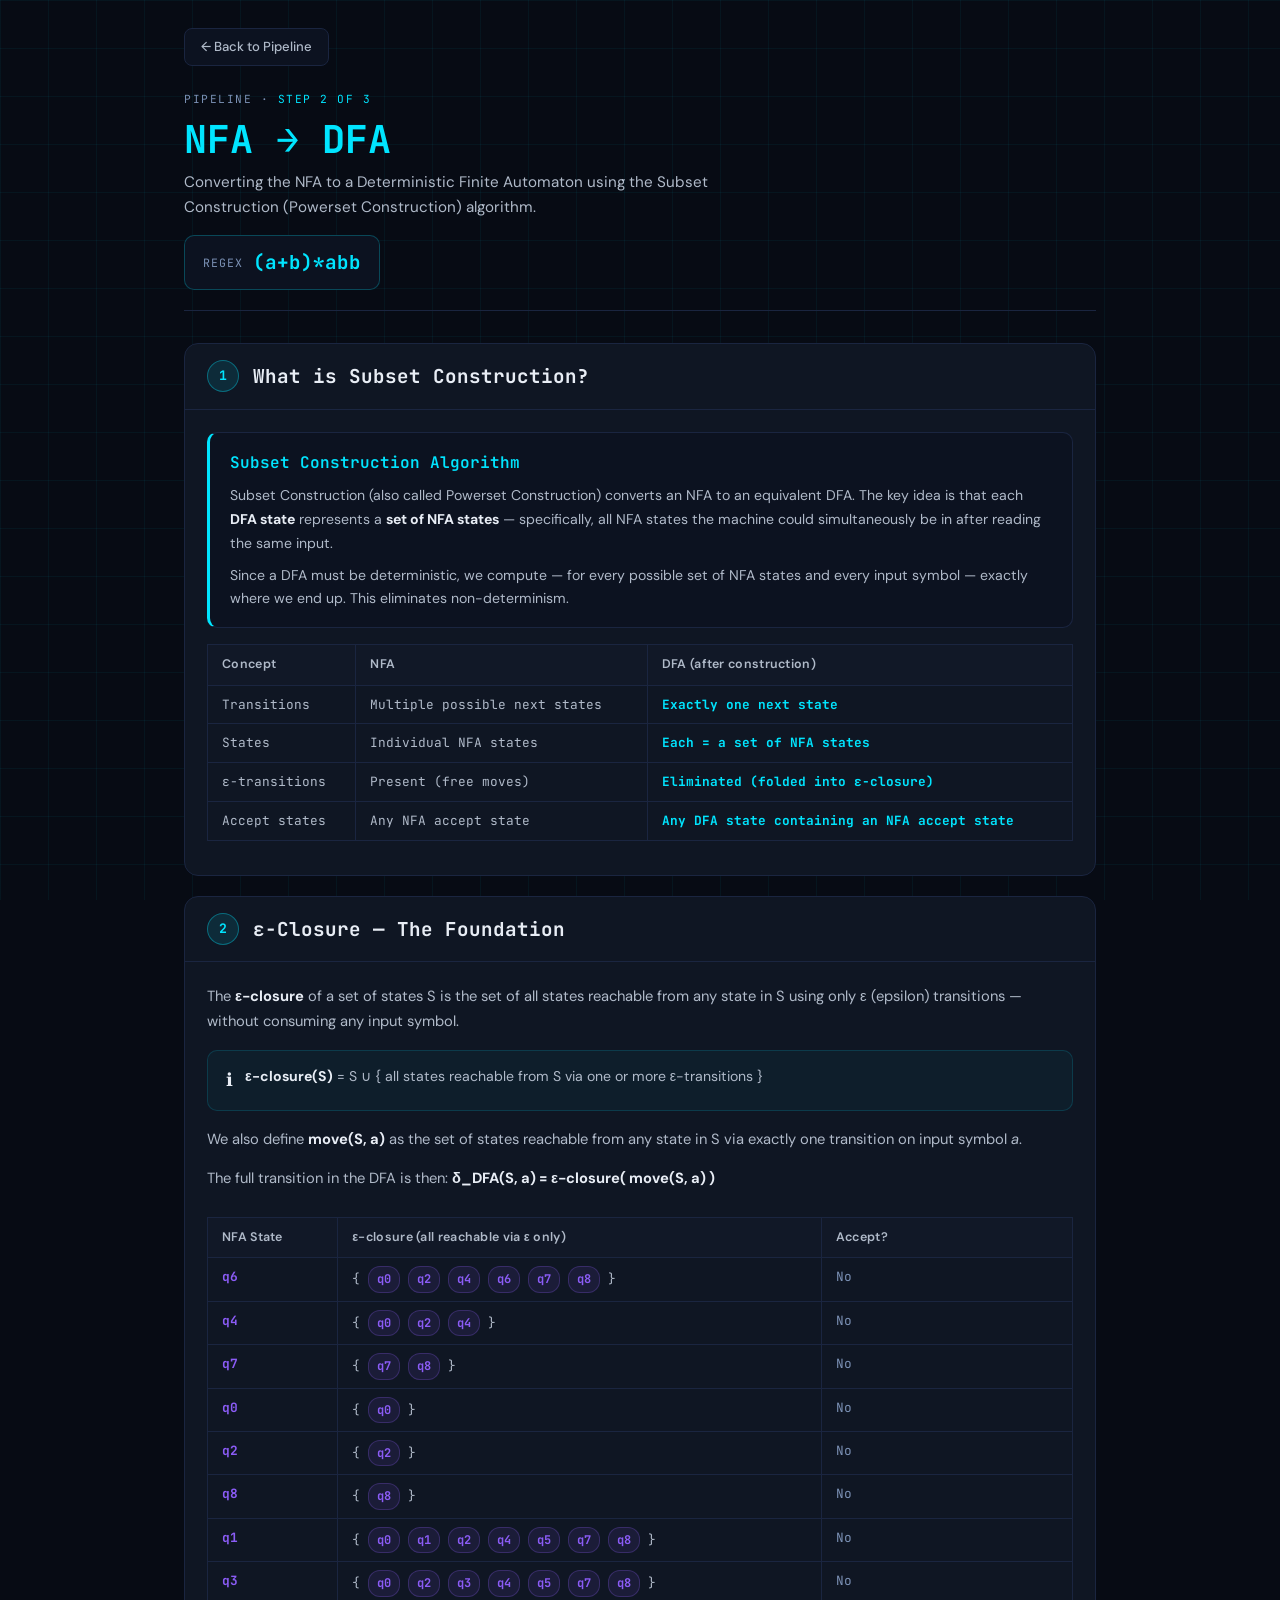
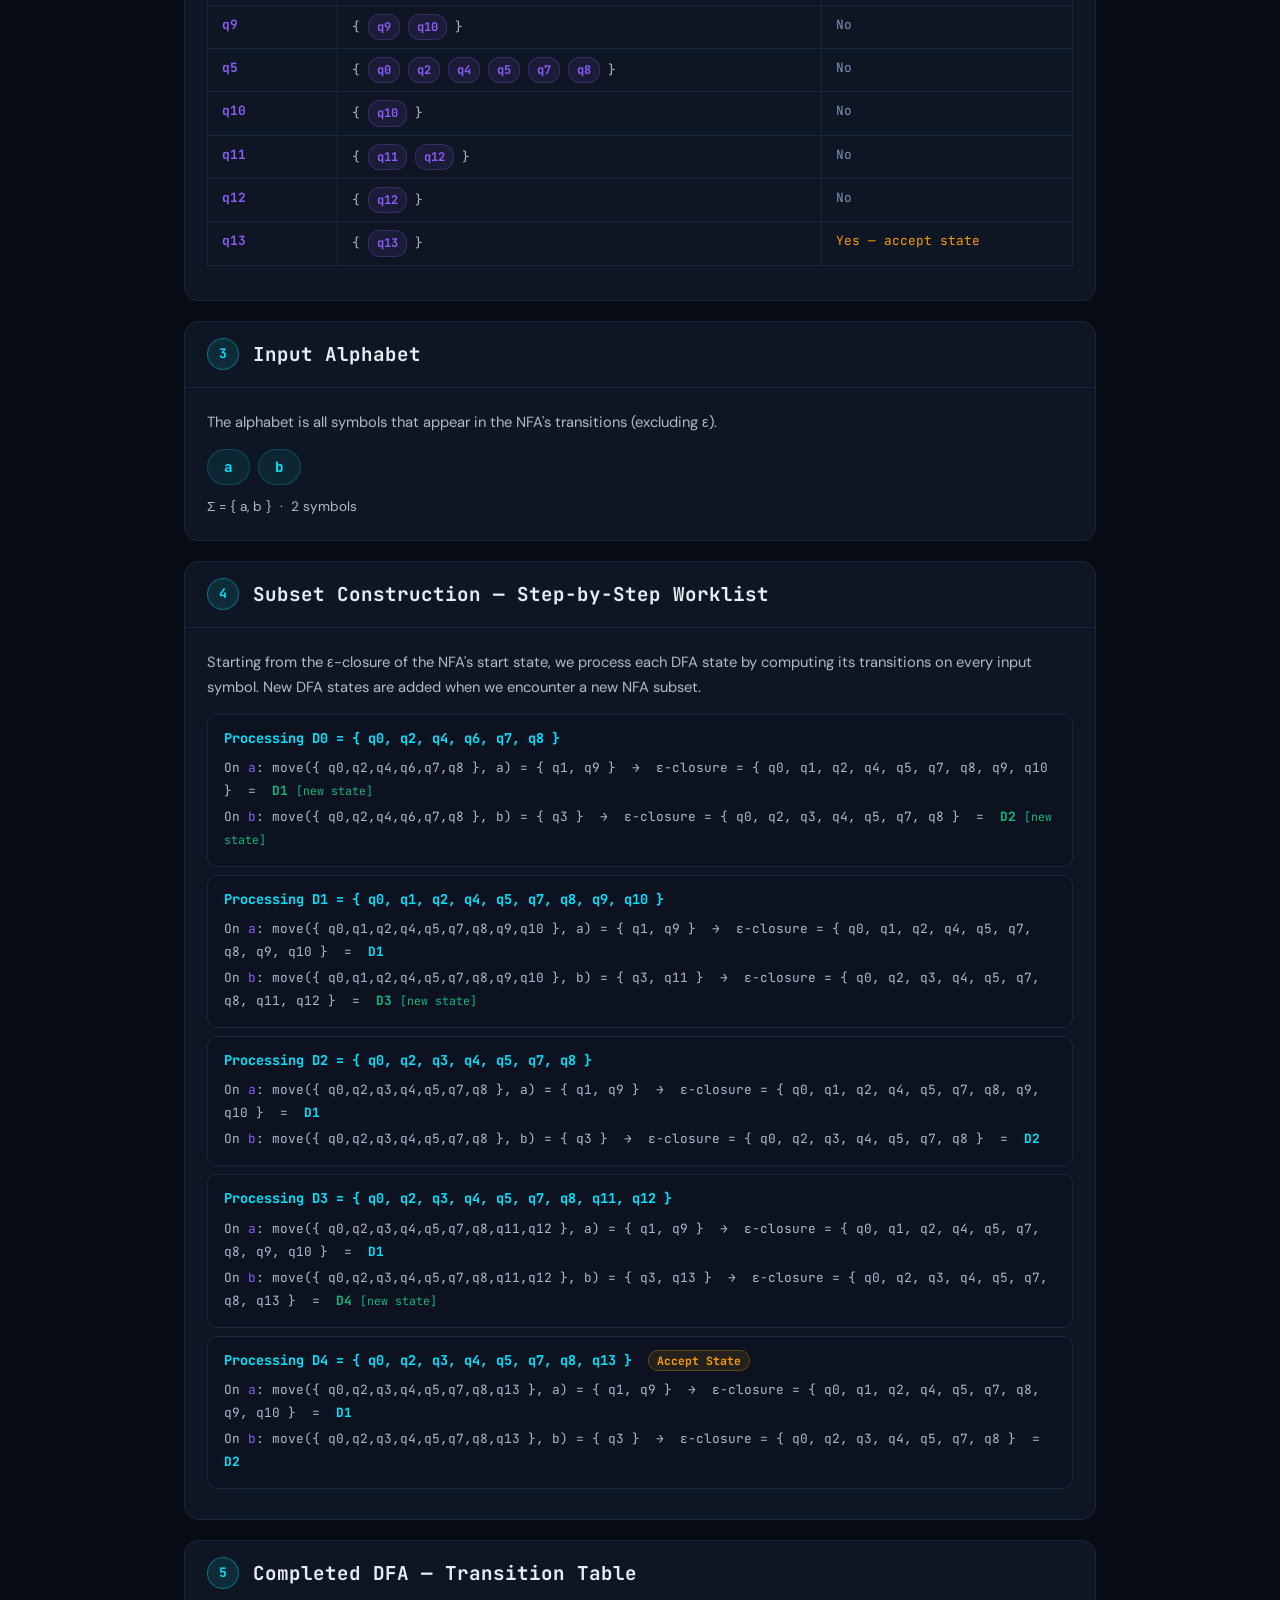
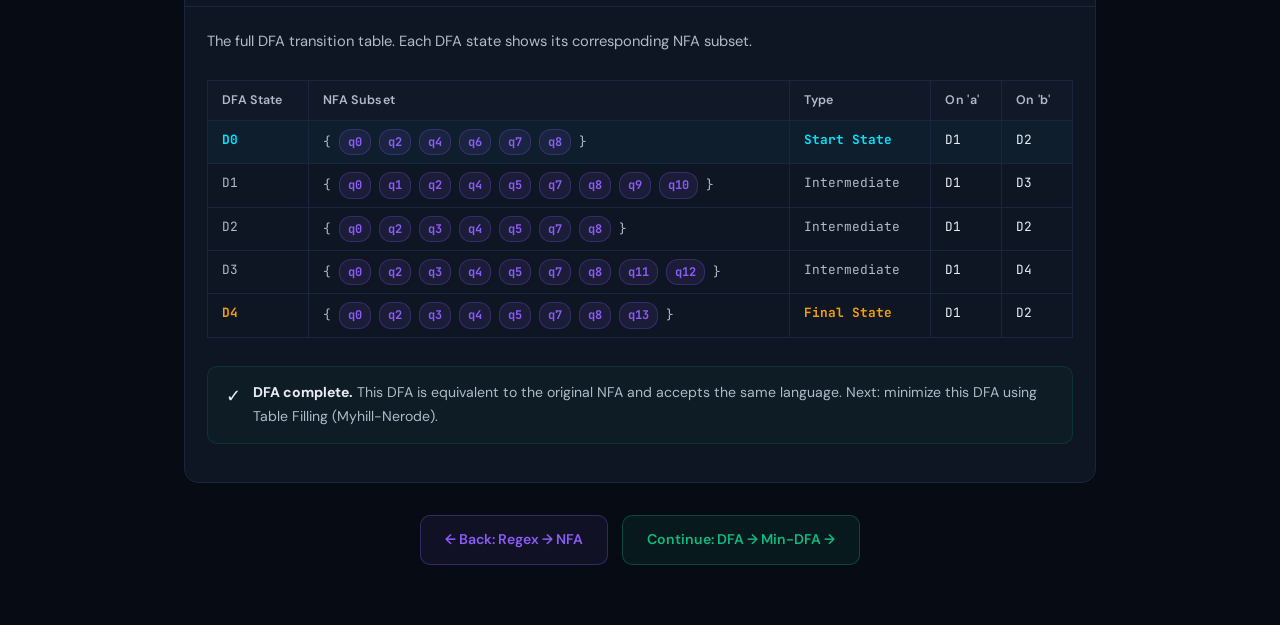
==== html/steps-dfa.html @ 8e21bcf3 "Added Project Files" ====
<!DOCTYPE html>
<html lang="en">
<head>
<meta charset="UTF-8"/>
<meta name="viewport" content="width=device-width, initial-scale=1.0"/>
<title>Step-by-Step: NFA → DFA</title>
<link rel="preconnect" href="https://fonts.googleapis.com"/>
<link rel="preconnect" href="https://fonts.gstatic.com" crossorigin/>
<link href="https://fonts.googleapis.com/css2?family=Cormorant+Garamond:wght@400;500;600;700&family=DM+Sans:wght@300;400;500;600&family=JetBrains+Mono:wght@400;500;600;700&display=swap" rel="stylesheet"/>
<link rel="stylesheet" href="../css/steps-dfa.css">
</head>
<body>
<div class="app">
  <a class="back-btn" href="../index.html">← Back to Pipeline</a>

  <div class="page-header">
    <div class="breadcrumb">Pipeline · <span>Step 2 of 3</span></div>
    <div class="page-title">NFA → DFA</div>
    <div class="page-subtitle">Converting the NFA to a Deterministic Finite Automaton using the Subset Construction (Powerset Construction) algorithm.</div>
    <div class="regex-display">
      <span class="regex-label">Regex</span>
      <span class="regex-value" id="regexDisplay">(a+b)*abb</span>
    </div>
  </div>

  <!-- STEP 1: What is Subset Construction -->
  <div class="section">
    <div class="section-head">
      <div class="step-num">1</div>
      <div class="section-title">What is Subset Construction?</div>
    </div>
    <div class="section-body">
      <div class="infobox dfa">
        <div class="infobox-title">Subset Construction Algorithm</div>
        <p>Subset Construction (also called Powerset Construction) converts an NFA to an equivalent DFA. The key idea is that each <strong>DFA state</strong> represents a <strong>set of NFA states</strong> — specifically, all NFA states the machine could simultaneously be in after reading the same input.</p>
        <p>Since a DFA must be deterministic, we compute — for every possible set of NFA states and every input symbol — exactly where we end up. This eliminates non-determinism.</p>
      </div>
      <div class="stable"><table class="stable">
        <thead><tr><th>Concept</th><th>NFA</th><th>DFA (after construction)</th></tr></thead>
        <tbody>
          <tr><td>Transitions</td><td>Multiple possible next states</td><td class="hl">Exactly one next state</td></tr>
          <tr><td>States</td><td>Individual NFA states</td><td class="hl">Each = a set of NFA states</td></tr>
          <tr><td>ε-transitions</td><td>Present (free moves)</td><td class="hl">Eliminated (folded into ε-closure)</td></tr>
          <tr><td>Accept states</td><td>Any NFA accept state</td><td class="hl">Any DFA state containing an NFA accept state</td></tr>
        </tbody>
      </table></div>
    </div>
  </div>

  <!-- STEP 2: ε-closure definition -->
  <div class="section">
    <div class="section-head">
      <div class="step-num">2</div>
      <div class="section-title">ε-Closure — The Foundation</div>
    </div>
    <div class="section-body">
      <p>The <strong>ε-closure</strong> of a set of states S is the set of all states reachable from any state in S using only ε (epsilon) transitions — without consuming any input symbol.</p>
      <div class="callout info">
        <span class="callout-icon">ℹ</span>
        <p><strong>ε-closure(S)</strong> = S ∪ { all states reachable from S via one or more ε-transitions }</p>
      </div>
      <p>We also define <strong>move(S, a)</strong> as the set of states reachable from any state in S via exactly one transition on input symbol <em>a</em>.</p>
      <p style="margin-top:8px;">The full transition in the DFA is then: <strong>δ_DFA(S, a) = ε-closure( move(S, a) )</strong></p>
      <div id="epsilonClosureTable"></div>
    </div>
  </div>

  <!-- STEP 3: Alphabet -->
  <div class="section">
    <div class="section-head">
      <div class="step-num">3</div>
      <div class="section-title">Input Alphabet</div>
    </div>
    <div class="section-body">
      <p>The alphabet is all symbols that appear in the NFA's transitions (excluding ε).</p>
      <div id="alphabetDisplay"></div>
    </div>
  </div>

  <!-- STEP 4: Subset construction worklist -->
  <div class="section">
    <div class="section-head">
      <div class="step-num">4</div>
      <div class="section-title">Subset Construction — Step-by-Step Worklist</div>
    </div>
    <div class="section-body">
      <p>Starting from the ε-closure of the NFA's start state, we process each DFA state by computing its transitions on every input symbol. New DFA states are added when we encounter a new NFA subset.</p>
      <div id="worklistSteps"></div>
    </div>
  </div>

  <!-- STEP 5: Final DFA table -->
  <div class="section">
    <div class="section-head">
      <div class="step-num">5</div>
      <div class="section-title">Completed DFA — Transition Table</div>
    </div>
    <div class="section-body">
      <p>The full DFA transition table. Each DFA state shows its corresponding NFA subset.</p>
      <div id="dfaFinalTable"></div>
      <div class="callout ok" style="margin-top:16px;">
        <span class="callout-icon">✓</span>
        <p><strong>DFA complete.</strong> This DFA is equivalent to the original NFA and accepts the same language. Next: minimize this DFA using Table Filling (Myhill-Nerode).</p>
      </div>
    </div>
  </div>

  <div style="display:flex;gap:14px;justify-content:center;margin-top:32px;flex-wrap:wrap;">
    <a href="steps-nfa.html" style="display:inline-flex;align-items:center;gap:8px;padding:12px 24px;border-radius:10px;background:rgba(139,92,246,.08);border:1px solid rgba(139,92,246,.3);color:var(--a2);font-family:var(--font-body);font-weight:600;font-size:.88rem;text-decoration:none;transition:all .2s;" onmouseover="this.style.background='rgba(139,92,246,.18)'" onmouseout="this.style.background='rgba(139,92,246,.08)'">
      ← Back: Regex → NFA
    </a>
    <a href="steps-min.html" style="display:inline-flex;align-items:center;gap:8px;padding:12px 24px;border-radius:10px;background:rgba(16,185,129,.08);border:1px solid rgba(16,185,129,.3);color:var(--a3);font-family:var(--font-body);font-weight:600;font-size:.88rem;text-decoration:none;transition:all .2s;" onmouseover="this.style.background='rgba(16,185,129,.18)'" onmouseout="this.style.background='rgba(16,185,129,.08)'">
      Continue: DFA → Min-DFA →
    </a>
  </div>
</div>
<script src="../js/steps-dfa.js"></script>
</body>
</html>
---- css/steps-dfa.css ----
:root{
  --bg:#070b14;--bg2:#0c1220;--bg3:#111827;--panel:#0f1623;
  --border:#1a2540;--a1:#00e5ff;--a2:#8b5cf6;--a3:#10b981;--a4:#f59e0b;--a5:#f43f5e;
  --t1:#e8edf5;  --t2: #b0bac9;
  --t3: #7b91b5;
  --font-display:'Cormorant Garamond',serif;
  --font-body:'DM Sans',sans-serif;
  --font-mono:'JetBrains Mono',monospace;
}
*{box-sizing:border-box;margin:0;padding:0;}
body{background:var(--bg);color:var(--t1);font-family:var(--font-body);min-height:100vh;line-height:1.7;}
body::before{content:'';position:fixed;inset:0;  background-image:linear-gradient(rgba(0,229,255,0.05) 1px,transparent 1px),linear-gradient(90deg,rgba(0,229,255,0.05) 1px,transparent 1px);
background-size:48px 48px;pointer-events:none;z-index:0;}
.app{position:relative;z-index:1;max-width:960px;margin:0 auto;padding:28px 24px 60px;}
.back-btn{display:inline-flex;align-items:center;gap:8px;padding:7px 16px;border-radius:8px;border:1px solid var(--border);background:var(--bg2);color:var(--t2);font-family:var(--font-body);font-size:.82rem;font-weight:500;cursor:pointer;text-decoration:none;transition:all .2s;margin-bottom:24px;}
.back-btn:hover{border-color:var(--a1);color:var(--a1);}
.page-header{margin-bottom:32px;padding-bottom:20px;border-bottom:1px solid var(--border);}
.breadcrumb{font-family:var(--font-mono);font-size:.7rem;color:var(--t3);letter-spacing:1.5px;text-transform:uppercase;margin-bottom:10px;}
.breadcrumb span{color:var(--a1);}
.page-title{font-family:var(--font-mono);font-size:2.4rem;font-weight:700;color:var(--a1);line-height:1.1;margin-bottom:8px;}
.page-subtitle{font-size:.95rem;color:var(--t2);max-width:600px;}
.regex-display{display:inline-flex;align-items:center;gap:10px;margin-top:14px;padding:10px 18px;background:var(--bg2);border:1px solid rgba(0,229,255,.25);border-radius:10px;}
.regex-label{font-size:.72rem;color:var(--t3);font-family:var(--font-mono);text-transform:uppercase;letter-spacing:1px;}
.regex-value{font-family:var(--font-mono);font-size:1.2rem;color:var(--a1);font-weight:700;}

.section{background:var(--panel);border:1px solid var(--border);border-radius:14px;margin-bottom:20px;overflow:hidden;}
.section-head{padding:16px 22px;border-bottom:1px solid var(--border);display:flex;align-items:center;gap:14px;}
.step-num{width:32px;height:32px;border-radius:50%;background:rgba(0,229,255,.1);border:1px solid rgba(0,229,255,.35);color:var(--a1);font-family:var(--font-mono);font-size:.82rem;font-weight:700;display:flex;align-items:center;justify-content:center;flex-shrink:0;}
.section-title{font-family:var(--font-mono);font-size:1.2rem;font-weight:700;color:var(--t1);}
.section-body{padding:22px;}
.section-body p{color:var(--t2);font-size:.92rem;margin-bottom:14px;}
.section-body p:last-child{margin-bottom:0;}
.section-body strong{color:var(--t1);}

.infobox{background:var(--bg2);border:1px solid var(--border);border-radius:10px;padding:16px 20px;margin-bottom:16px;}
.infobox.dfa{border-left:3px solid var(--a1);}
.infobox-title{font-family:var(--font-mono);font-size:1rem;font-weight:600;color:var(--a1);margin-bottom:8px;}
.infobox p{color:var(--t2);font-size:.88rem;margin-bottom:8px;}
.infobox p:last-child{margin-bottom:0;}

.stable{width:100%;border-collapse:collapse;font-family:var(--font-mono);font-size:.8rem;margin:12px 0;}
.stable th{padding:9px 14px;text-align:left;background:var(--bg3);color:var(--t2);border:1px solid var(--border);font-weight:600;font-family:var(--font-body);font-size:.78rem;letter-spacing:.3px;}
.stable td{padding:8px 14px;border:1px solid var(--border);color:var(--t2);vertical-align:top;}
.stable td.hl{color:var(--a1);font-weight:700;}
.stable td.hl2{color:var(--a4);font-weight:700;}
.stable td.new{color:var(--a3);font-weight:700;}
.stable td.dead-td{color:var(--t2);font-style:italic;}
.stable tr:hover td{background:rgba(255,255,255,.015);}
.stable tr.highlighted td{background:rgba(0,229,255,.04);}

.callout{display:flex;gap:12px;padding:14px 18px;border-radius:10px;margin:16px 0;align-items:flex-start;}
.callout.info{background:rgba(0,229,255,.04);border:1px solid rgba(0,229,255,.15);}
.callout.ok{background:rgba(16,185,129,.04);border:1px solid rgba(16,185,129,.15);}
.callout.warn{background:rgba(245,158,11,.04);border:1px solid rgba(245,158,11,.15);}
.callout-icon{font-size:1.1rem;flex-shrink:0;margin-top:1px;}
.callout p{font-size:.88rem;color:var(--t2);margin:0;}
.callout p strong{color:var(--t1);}

.subset-badge{display:inline-flex;align-items:center;gap:3px;padding:2px 8px;border-radius:12px;font-family:var(--font-mono);font-size:.75rem;font-weight:700;background:rgba(0,229,255,.08);color:var(--a1);border:1px solid rgba(0,229,255,.2);}
.nfa-badge{display:inline-flex;align-items:center;gap:3px;padding:2px 8px;border-radius:12px;font-family:var(--font-mono);font-size:.75rem;font-weight:700;background:rgba(139,92,246,.1);color:var(--a2);border:1px solid rgba(139,92,246,.25);}
.accept-badge{background:rgba(245,158,11,.1);color:var(--a4);border-color:rgba(245,158,11,.3);}

.eps-table-wrap{overflow-x:auto;}
.worklist-item{padding:12px 16px;background:var(--bg2);border:1px solid var(--border);border-radius:10px;margin:8px 0;font-family:var(--font-mono);font-size:.8rem;}
.worklist-item .wl-head{color:var(--a1);font-weight:700;margin-bottom:6px;font-size:.85rem;}
.worklist-item .wl-body{color:var(--t2);line-height:1.8;}
.worklist-item code{color:var(--a2);font-family:var(--font-mono);}
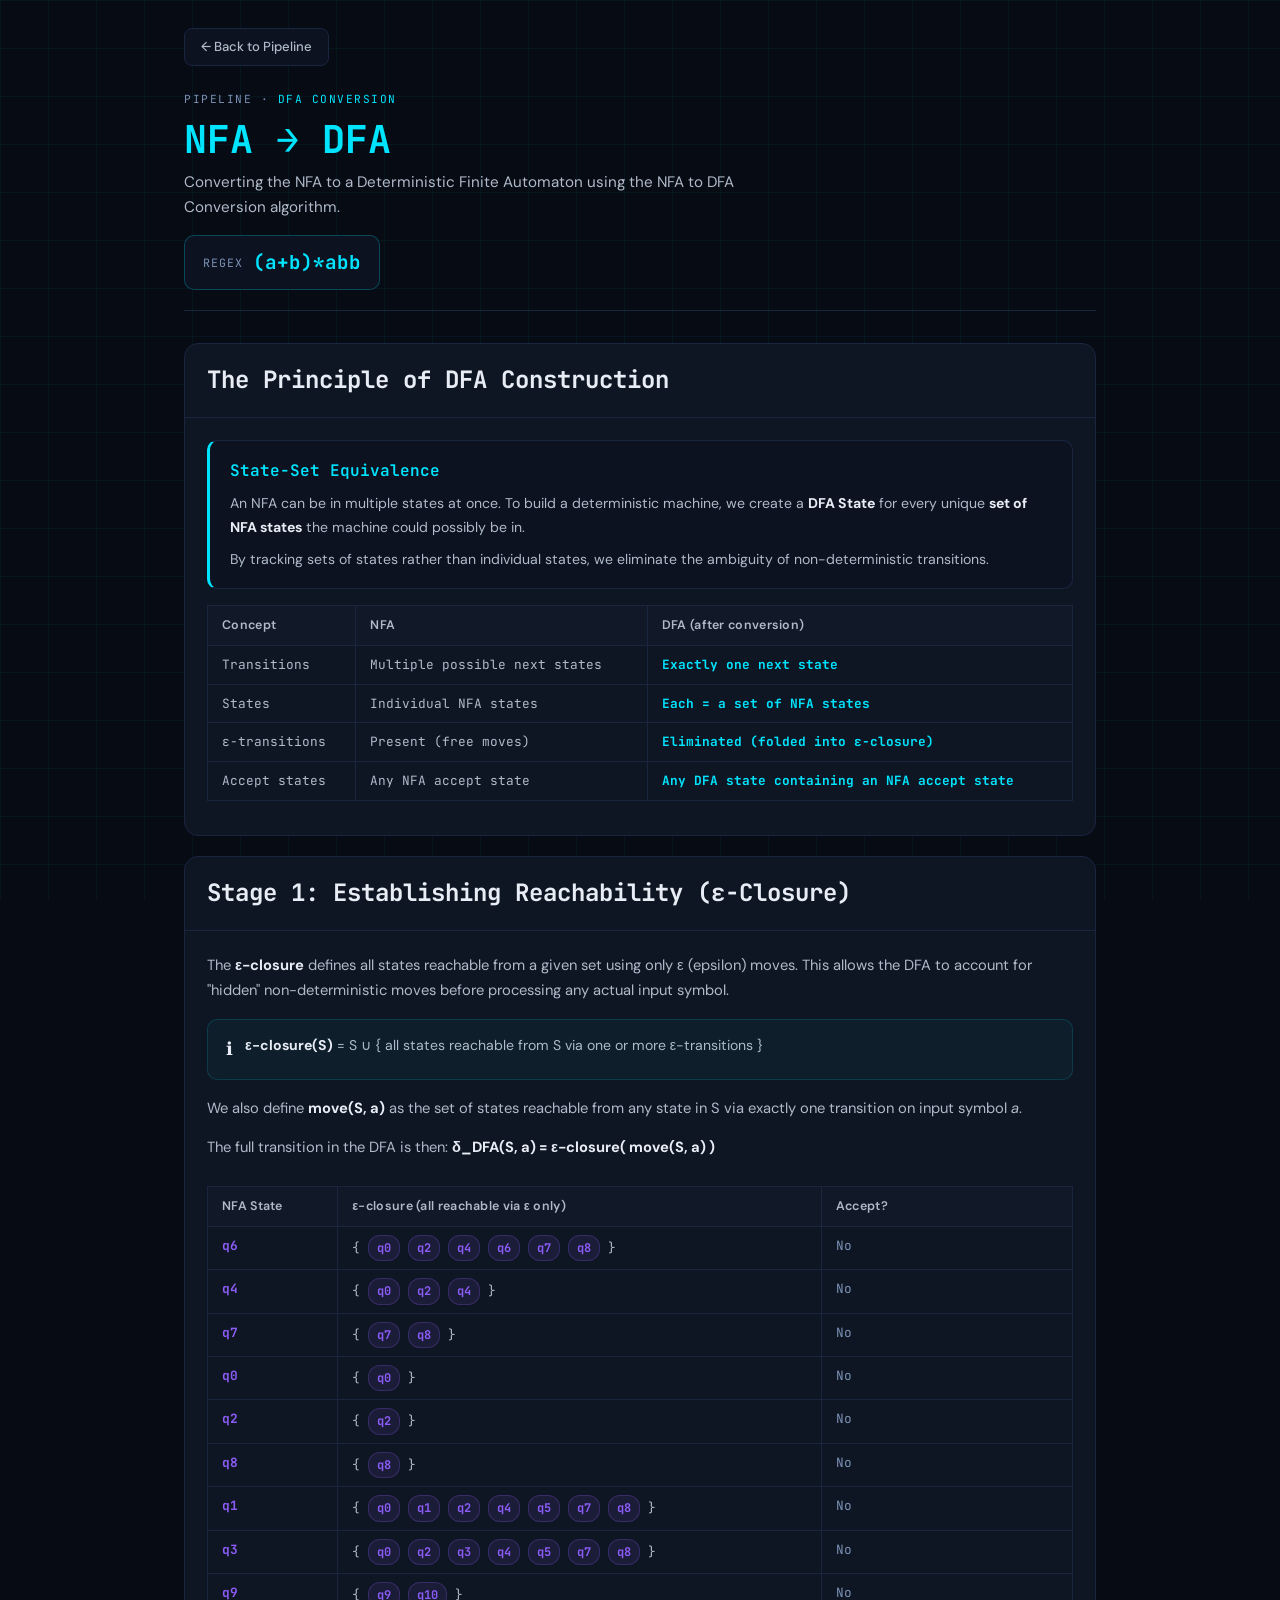
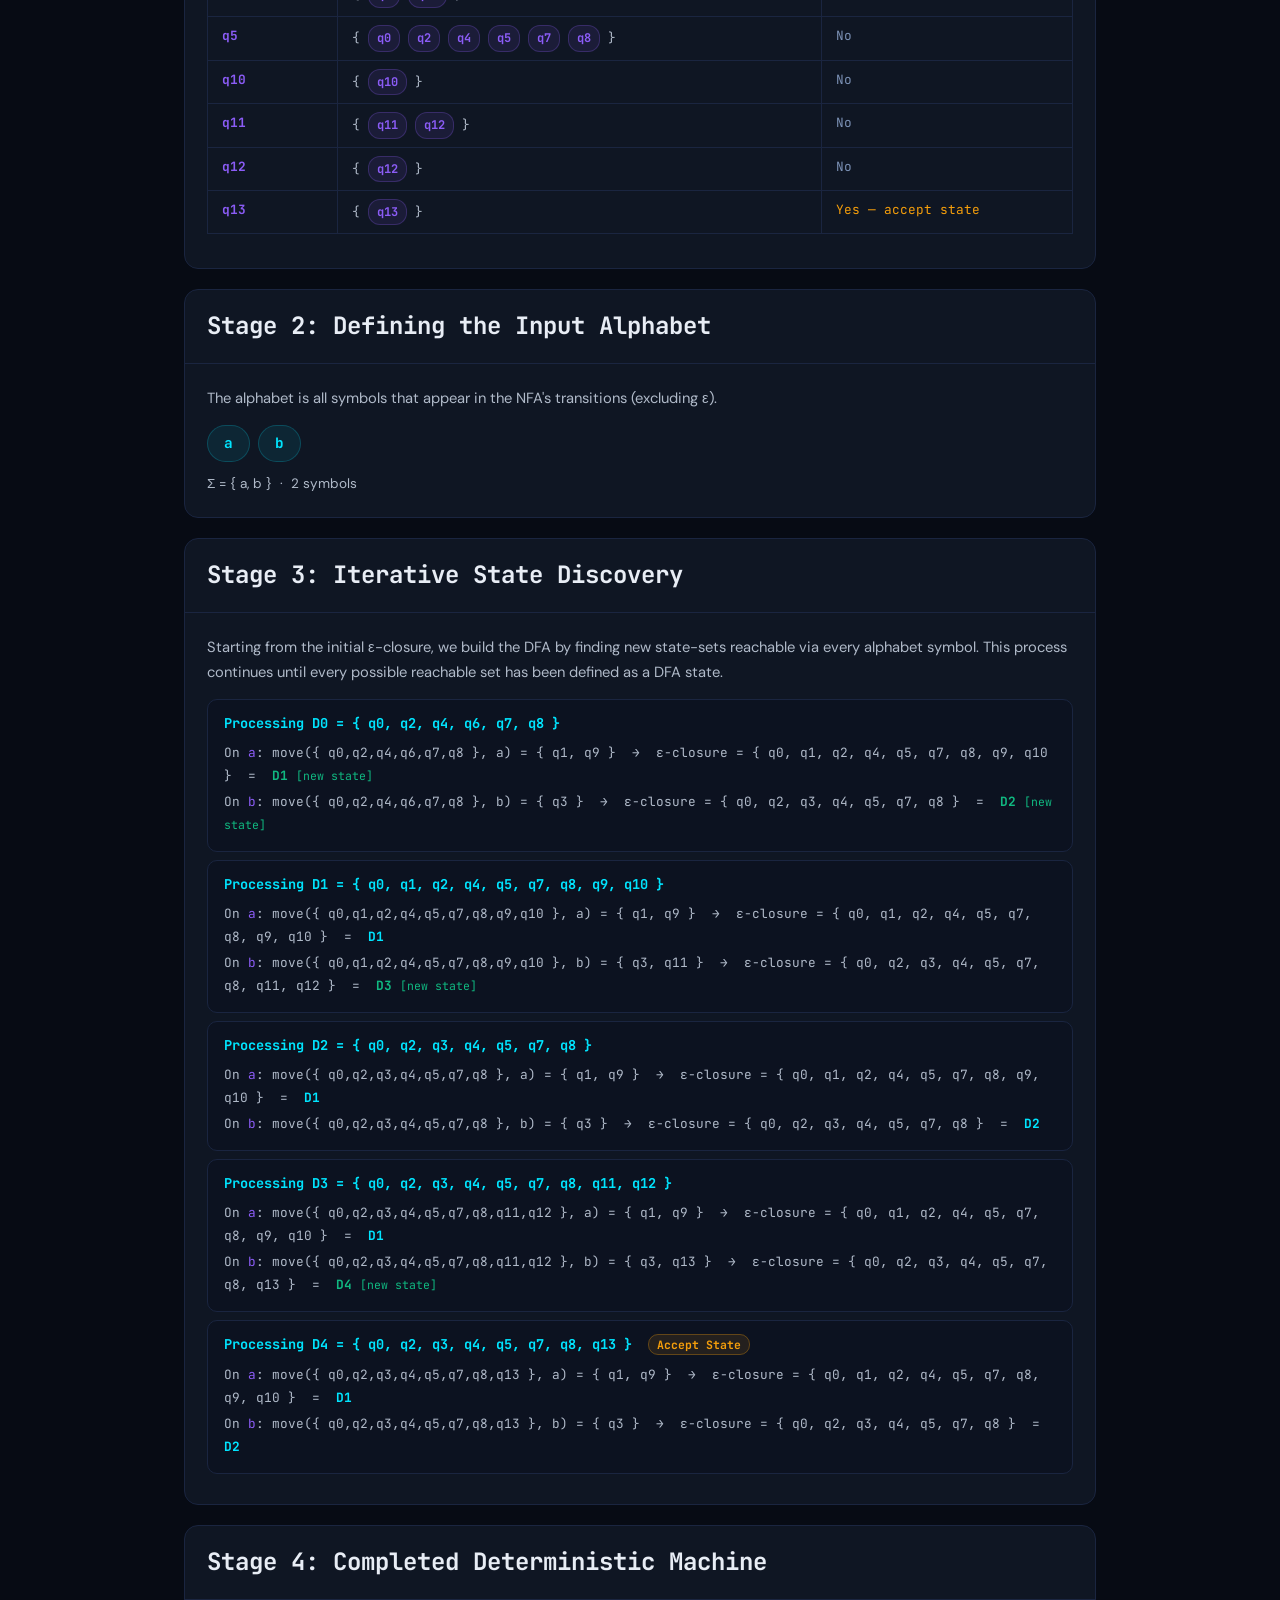
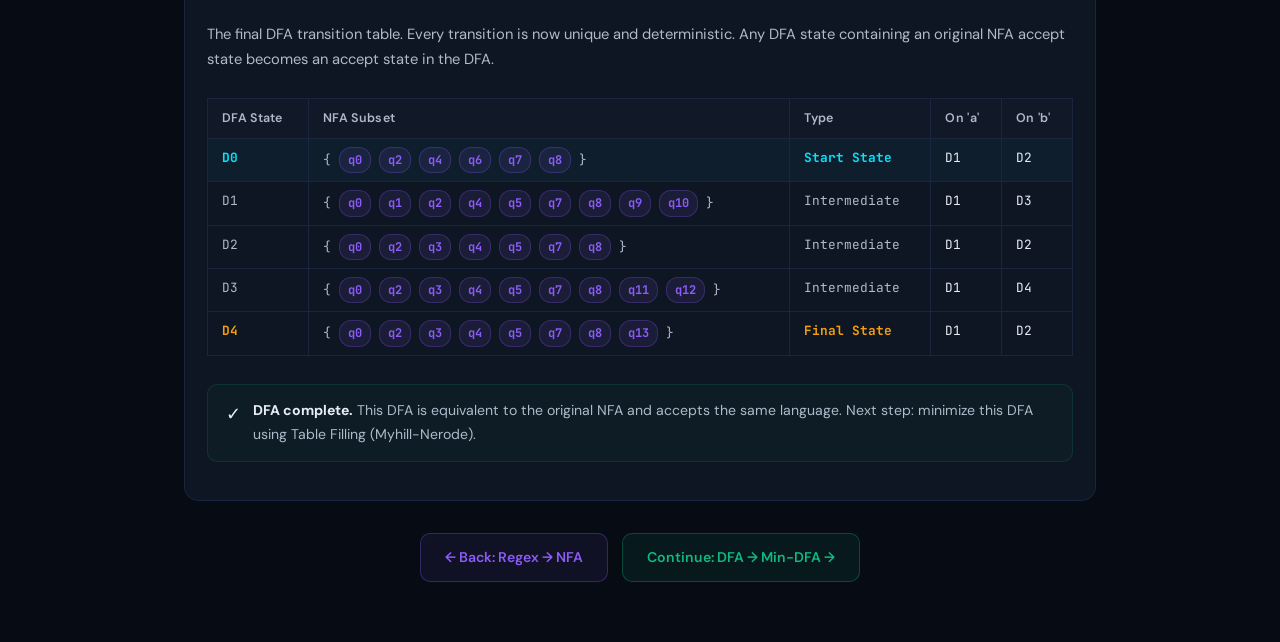
==== commit 24284b55: "Updated the Code" ====
--- a/html/steps-dfa.html
+++ b/html/steps-dfa.html
@@ -3,7 +3,7 @@
 <head>
 <meta charset="UTF-8"/>
 <meta name="viewport" content="width=device-width, initial-scale=1.0"/>
-<title>Step-by-Step: NFA → DFA</title>
+<title>Step-by-Step: NFA → DFA Conversion</title>
 <link rel="preconnect" href="https://fonts.googleapis.com"/>
 <link rel="preconnect" href="https://fonts.gstatic.com" crossorigin/>
 <link href="https://fonts.googleapis.com/css2?family=Cormorant+Garamond:wght@400;500;600;700&family=DM+Sans:wght@300;400;500;600&family=JetBrains+Mono:wght@400;500;600;700&display=swap" rel="stylesheet"/>
@@ -14,29 +14,28 @@
   <a class="back-btn" href="../index.html">← Back to Pipeline</a>
 
   <div class="page-header">
-    <div class="breadcrumb">Pipeline · <span>Step 2 of 3</span></div>
+    <div class="breadcrumb">Pipeline · <span>DFA Conversion</span></div>
     <div class="page-title">NFA → DFA</div>
-    <div class="page-subtitle">Converting the NFA to a Deterministic Finite Automaton using the Subset Construction (Powerset Construction) algorithm.</div>
+    <div class="page-subtitle">Converting the NFA to a Deterministic Finite Automaton using the NFA to DFA Conversion algorithm.</div>
     <div class="regex-display">
       <span class="regex-label">Regex</span>
       <span class="regex-value" id="regexDisplay">(a+b)*abb</span>
     </div>
   </div>
 
-  <!-- STEP 1: What is Subset Construction -->
+  <!-- STEP 1: What is NFA to DFA Conversion -->
   <div class="section">
     <div class="section-head">
-      <div class="step-num">1</div>
-      <div class="section-title">What is Subset Construction?</div>
+      <div class="section-title">The Principle of DFA Construction</div>
     </div>
     <div class="section-body">
       <div class="infobox dfa">
-        <div class="infobox-title">Subset Construction Algorithm</div>
-        <p>Subset Construction (also called Powerset Construction) converts an NFA to an equivalent DFA. The key idea is that each <strong>DFA state</strong> represents a <strong>set of NFA states</strong> — specifically, all NFA states the machine could simultaneously be in after reading the same input.</p>
-        <p>Since a DFA must be deterministic, we compute — for every possible set of NFA states and every input symbol — exactly where we end up. This eliminates non-determinism.</p>
+        <div class="infobox-title">State-Set Equivalence</div>
+        <p>An NFA can be in multiple states at once. To build a deterministic machine, we create a <strong>DFA State</strong> for every unique <strong>set of NFA states</strong> the machine could possibly be in.</p>
+        <p>By tracking sets of states rather than individual states, we eliminate the ambiguity of non-deterministic transitions.</p>
       </div>
       <div class="stable"><table class="stable">
-        <thead><tr><th>Concept</th><th>NFA</th><th>DFA (after construction)</th></tr></thead>
+        <thead><tr><th>Concept</th><th>NFA</th><th>DFA (after conversion)</th></tr></thead>
         <tbody>
           <tr><td>Transitions</td><td>Multiple possible next states</td><td class="hl">Exactly one next state</td></tr>
           <tr><td>States</td><td>Individual NFA states</td><td class="hl">Each = a set of NFA states</td></tr>
@@ -50,11 +49,10 @@
   <!-- STEP 2: ε-closure definition -->
   <div class="section">
     <div class="section-head">
-      <div class="step-num">2</div>
-      <div class="section-title">ε-Closure — The Foundation</div>
+      <div class="section-title">Stage 1: Establishing Reachability (ε-Closure)</div>
     </div>
     <div class="section-body">
-      <p>The <strong>ε-closure</strong> of a set of states S is the set of all states reachable from any state in S using only ε (epsilon) transitions — without consuming any input symbol.</p>
+      <p>The <strong>ε-closure</strong> defines all states reachable from a given set using only ε (epsilon) moves. This allows the DFA to account for "hidden" non-deterministic moves before processing any actual input symbol.</p>
       <div class="callout info">
         <span class="callout-icon">ℹ</span>
         <p><strong>ε-closure(S)</strong> = S ∪ { all states reachable from S via one or more ε-transitions }</p>
@@ -68,8 +66,7 @@
   <!-- STEP 3: Alphabet -->
   <div class="section">
     <div class="section-head">
-      <div class="step-num">3</div>
-      <div class="section-title">Input Alphabet</div>
+      <div class="section-title">Stage 2: Defining the Input Alphabet</div>
     </div>
     <div class="section-body">
       <p>The alphabet is all symbols that appear in the NFA's transitions (excluding ε).</p>
@@ -77,14 +74,13 @@
     </div>
   </div>
 
-  <!-- STEP 4: Subset construction worklist -->
+  <!-- STEP 4: NFA to DFA Conversion worklist -->
   <div class="section">
     <div class="section-head">
-      <div class="step-num">4</div>
-      <div class="section-title">Subset Construction — Step-by-Step Worklist</div>
+      <div class="section-title">Stage 3: Iterative State Discovery</div>
     </div>
     <div class="section-body">
-      <p>Starting from the ε-closure of the NFA's start state, we process each DFA state by computing its transitions on every input symbol. New DFA states are added when we encounter a new NFA subset.</p>
+      <p>Starting from the initial ε-closure, we build the DFA by finding new state-sets reachable via every alphabet symbol. This process continues until every possible reachable set has been defined as a DFA state.</p>
       <div id="worklistSteps"></div>
     </div>
   </div>
@@ -92,15 +88,14 @@
   <!-- STEP 5: Final DFA table -->
   <div class="section">
     <div class="section-head">
-      <div class="step-num">5</div>
-      <div class="section-title">Completed DFA — Transition Table</div>
+      <div class="section-title">Stage 4: Completed Deterministic Machine</div>
     </div>
     <div class="section-body">
-      <p>The full DFA transition table. Each DFA state shows its corresponding NFA subset.</p>
+      <p>The final DFA transition table. Every transition is now unique and deterministic. Any DFA state containing an original NFA accept state becomes an accept state in the DFA.</p>
       <div id="dfaFinalTable"></div>
       <div class="callout ok" style="margin-top:16px;">
         <span class="callout-icon">✓</span>
-        <p><strong>DFA complete.</strong> This DFA is equivalent to the original NFA and accepts the same language. Next: minimize this DFA using Table Filling (Myhill-Nerode).</p>
+        <p><strong>DFA complete.</strong> This DFA is equivalent to the original NFA and accepts the same language. Next step: minimize this DFA using Table Filling (Myhill-Nerode).</p>
       </div>
     </div>
   </div>
--- a/css/steps-dfa.css
+++ b/css/steps-dfa.css
@@ -24,9 +24,9 @@
 .regex-value{font-family:var(--font-mono);font-size:1.2rem;color:var(--a1);font-weight:700;}
 
 .section{background:var(--panel);border:1px solid var(--border);border-radius:14px;margin-bottom:20px;overflow:hidden;}
-.section-head{padding:16px 22px;border-bottom:1px solid var(--border);display:flex;align-items:center;gap:14px;}
-.step-num{width:32px;height:32px;border-radius:50%;background:rgba(0,229,255,.1);border:1px solid rgba(0,229,255,.35);color:var(--a1);font-family:var(--font-mono);font-size:.82rem;font-weight:700;display:flex;align-items:center;justify-content:center;flex-shrink:0;}
-.section-title{font-family:var(--font-mono);font-size:1.2rem;font-weight:700;color:var(--t1);}
+.section-head{padding:16px 22px;border-bottom:1px solid var(--border);display:flex;align-items:center;}
+
+.section-title{font-family:var(--font-mono);font-size:1.5rem;font-weight:700;color:var(--t1);}
 .section-body{padding:22px;}
 .section-body p{color:var(--t2);font-size:.92rem;margin-bottom:14px;}
 .section-body p:last-child{margin-bottom:0;}
